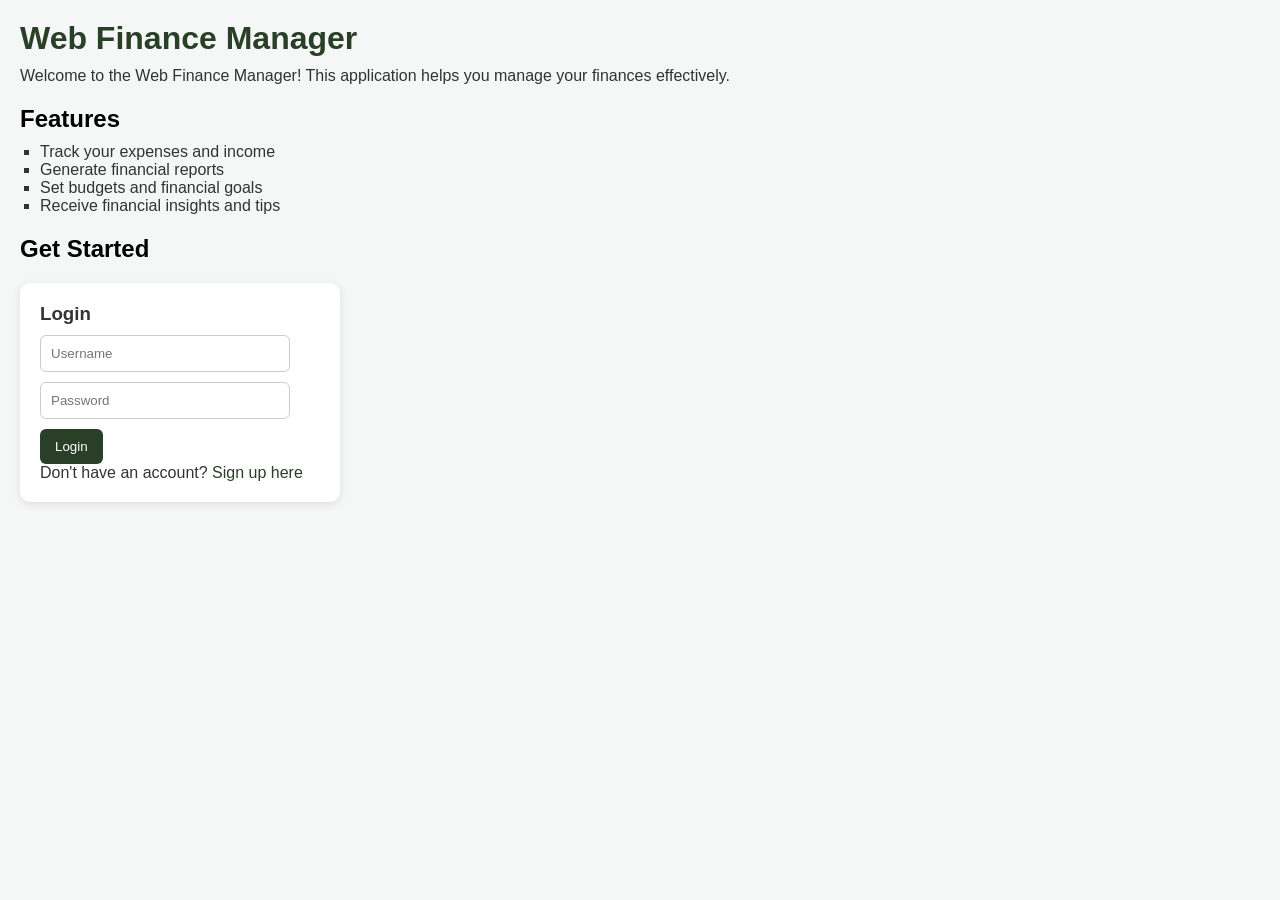
==== Frontend/index.html @ 55b422a0 "Add initial HTML and CSS files for Web Finance Manager" ====
<!DOCTYPE html>
<html lang="en">
<head>
    <link rel="stylesheet" href="styles.css">
    <meta charset="UTF-8">
    <meta name="viewport" content="width=device-width, initial-scale=1.0">
    <title>Web Finance Manager</title>
</head>
<body>
    <h1>Web Finance Manager</h1>
    <p>Welcome to the Web Finance Manager! This application helps you manage your finances effectively.</p>
    <h2>Features</h2>
    <ul>
        <li>Track your expenses and income</li>
        <li>Generate financial reports</li>
        <li>Set budgets and financial goals</li>
        <li>Receive financial insights and tips</li>
    </ul>
    <h2>Get Started</h2>
    <section id="login-section">
  <h3>Login</h3>
  <input type="text" id="username" placeholder="Username">
  <input type="password" id="password" placeholder="Password">
  <button onclick="login()">Login</button>
  <p id="signup-link">Don't have an account? <a href="signup.html" onclick="showSignup()">Sign up here</a></p>

</section>
    
</body>
</html>
---- Frontend/styles.css ----
/* Global reset */
* {
    margin: 0;
    padding: 0;
    box-sizing: border-box;
}

/* Body styling */
body {
    font-family: Arial, sans-serif;
    background-color: #f4f7f5;
    color: #333;
    margin: 20px;
}

/* Headings */
h1 {
    color: #293f28;
    margin-bottom: 10px;
}

h2 {
    color: #000;
    margin-top: 20px;
    margin-bottom: 10px;
}

h3 {
    margin-bottom: 10px;
}

/* Lists */
ul {
    list-style-type: square;
    margin-left: 20px;
    margin-bottom: 20px;
}

/* Sections */
section {
    margin-top: 20px;
}

/* Form elements */
input {
    display: block;
    width: 250px;
    padding: 10px;
    margin: 10px 0;
    border: 1px solid #ccc;
    border-radius: 6px;
}

/* Buttons */
button {
    padding: 10px 15px;
    background-color: #293f28;
    color: white;
    border: none;
    border-radius: 6px;
    cursor: pointer;
}

button:hover {
    background-color: #3d5a3c;
}

/* Links */
a {
    color: #293f28;
    text-decoration: none;
}

a:hover {
    text-decoration: underline;
}

/* Containers (optional improvement) */
#login-section,
#signup-form {
    background: #ffffff;
    padding: 20px;
    border-radius: 10px;
    max-width: 320px;
    box-shadow: 0 2px 8px rgba(0,0,0,0.1);
}
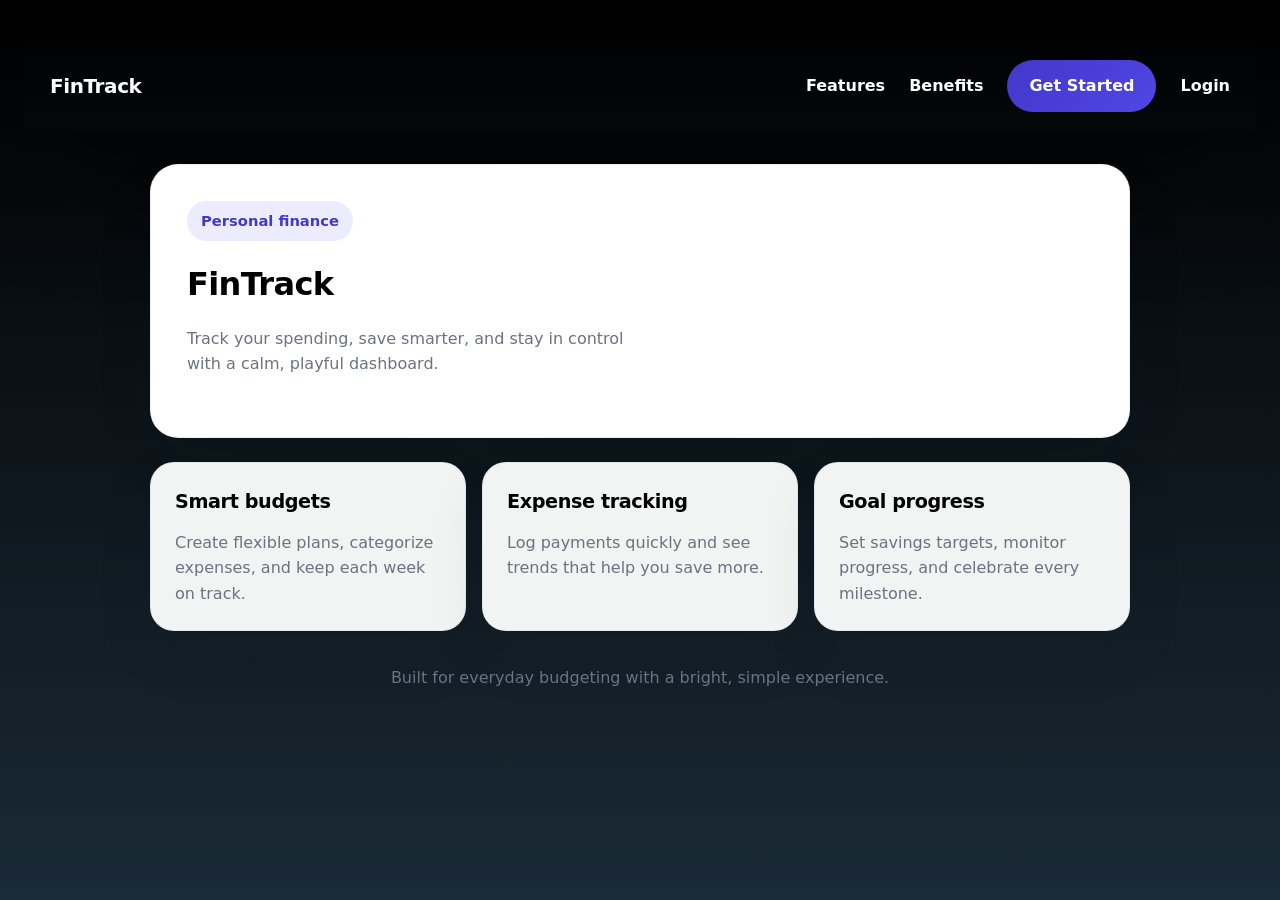
==== commit 5e8d3359: "Revamp frontend structure and design for improved user experience and navigation" ====
--- a/Frontend/index.html
+++ b/Frontend/index.html
@@ -4,27 +4,50 @@
     <link rel="stylesheet" href="styles.css">
     <meta charset="UTF-8">
     <meta name="viewport" content="width=device-width, initial-scale=1.0">
-    <title>Web Finance Manager</title>
+    <title>Finance Manager</title>
 </head>
 <body>
-    <h1>Web Finance Manager</h1>
-    <p>Welcome to the Web Finance Manager! This application helps you manage your finances effectively.</p>
-    <h2>Features</h2>
-    <ul>
-        <li>Track your expenses and income</li>
-        <li>Generate financial reports</li>
-        <li>Set budgets and financial goals</li>
-        <li>Receive financial insights and tips</li>
-    </ul>
-    <h2>Get Started</h2>
-    <section id="login-section">
-  <h3>Login</h3>
-  <input type="text" id="username" placeholder="Username">
-  <input type="password" id="password" placeholder="Password">
-  <button onclick="login()">Login</button>
-  <p id="signup-link">Don't have an account? <a href="signup.html" onclick="showSignup()">Sign up here</a></p>
+    
+    <header class="site-header">
+        <nav class="navbar">
+            <a href="#" class="logo">FinTrack</a>
+            <ul class="nav-links">
+                <li><a href="#features">Features</a></li>
+                <li><a href="#benefits">Benefits</a></li>
+                <li><button type="button"><a href="signup.html">Get Started</a></button></li>
+                <li><a href="login.html">Login</a></li>
+            </ul>
+        </nav>
+    </header>
+    <main>
+        <section class="hero">
+            <div id ="hero-content">
+                <span class="badge">Personal finance</span>
+                <h1>FinTrack</h1>
+                <p>Track your spending, save smarter, and stay in control with a calm, playful dashboard.</p>
+                
+            </div>
+        </section>
+        <section class="feature-grid" id="features">
+            <article class="feature-card">
+                <h2>Smart budgets</h2>
+                <p>Create flexible plans, categorize expenses, and keep each week on track.</p>
+            </article>
+            <article class="feature-card">
+                <h2>Expense tracking</h2>
+                <p>Log payments quickly and see trends that help you save more.</p>
+            </article>
+            <article class="feature-card">
+                <h2>Goal progress</h2>
+                <p>Set savings targets, monitor progress, and celebrate every milestone.</p>
+            </article>
+        </section>
 
-</section>
-    
+        
+    </main>
+    </br>
+    <footer>
+        <p>Built for everyday budgeting with a bright, simple experience.</p>
+    </footer>
 </body>
 </html>
--- a/Frontend/styles.css
+++ b/Frontend/styles.css
@@ -1,86 +1,346 @@
 /* Global reset */
+:root {
+    --bg: #f8fafb;
+    --surface: rgba(255, 255, 255, 0.95);
+    --surface-strong: #ffffff;
+    --text: #1f2937;
+    --muted: #6b7280;
+    --accent: #4338ca;
+    --accent-soft: #c7d2fe;
+    --shadow: 0 24px 60px rgba(15, 23, 42, 0.08);
+    --radius: 28px;
+}
+
 * {
     margin: 0;
     padding: 0;
     box-sizing: border-box;
 }
 
-/* Body styling */
+html,
 body {
-    font-family: Arial, sans-serif;
-    background-color: #f4f7f5;
-    color: #333;
-    margin: 20px;
-}
-
-/* Headings */
+    min-height: 100%;
+}
+
+body {
+    font-family: Inter, system-ui, -apple-system, BlinkMacSystemFont, 'Segoe UI', sans-serif;
+    background: linear-gradient(180deg, #000000, #1a2a36);
+    line-height: 1.6;
+    padding: 24px;
+}
+
+.site-header {
+    background: transparent;
+    border-style: hidden;
+    padding: 20px 24px;
+    margin: 16px auto 32px;
+    border-radius: 5px;
+    box-shadow: 0px 5px 140px rgba(0, 0, 0, 0.8);
+
+}
+
+
+.navbar {
+    
+    display: flex;
+    align-items: center;
+    justify-content: space-between;
+    gap: 16px;
+    max-width: 1180px;
+    margin: 0 auto;
+}
+
+.nav-links {
+    display: flex;
+    align-items: center;
+    gap: 24px;
+    list-style: none;
+}
+
+.nav-links a {
+    color: #fff;
+    text-decoration: none;
+    font-weight: 600;
+    transition: opacity 0.2s ease;
+}
+
+.nav-links a:hover {
+    opacity: 0.8;
+}
+
+.logo {
+    font-size: 1.25rem;
+    color: #fff;
+    text-decoration: none;
+    font-weight: 800;
+    letter-spacing: -0.02em;
+}
+
+.header-cta {
+    display: inline-flex;
+    align-items: center;
+    justify-content: center;
+    padding: 14px 24px;
+    border-radius: 999px;
+    background: #22d3ee;
+    color: #0f172a;
+    font-weight: 700;
+    text-decoration: none;
+    transition: transform 0.2s ease, box-shadow 0.2s ease, opacity 0.2s ease;
+}
+
+.header-cta:hover {
+    opacity: 0.95;
+    transform: translateY(-1px);
+    box-shadow: 0 16px 30px rgba(34, 211, 238, 0.2);
+}
+
+main {
+    display: flex;
+    flex-direction: column;
+    gap: 24px;
+    width: min(100%, 980px);
+    margin: 0 auto;
+}
+
+h1,
+h2,
+h3 {
+    font-weight: 700;
+    letter-spacing: -0.02em;
+}
+
 h1 {
-    color: #293f28;
-    margin-bottom: 10px;
+    font-size: clamp(2rem, 2.5vw, 3rem);
+    margin-bottom: 16px;
 }
 
 h2 {
-    color: #000;
-    margin-top: 20px;
-    margin-bottom: 10px;
+    font-size: 1.2rem;
+    margin-bottom: 12px;
 }
 
 h3 {
-    margin-bottom: 10px;
-}
-
-/* Lists */
-ul {
-    list-style-type: square;
-    margin-left: 20px;
-    margin-bottom: 20px;
-}
-
-/* Sections */
-section {
-    margin-top: 20px;
-}
-
-/* Form elements */
+    font-size: 1.05rem;
+}
+
+p,
+li,
+label {
+    color: var(--muted);
+}
+
+p {
+    margin: 0;
+}
+
+.hero {
+    display: grid;
+    grid-template-columns: 1fr 1fr;
+    gap: 24px;
+    background: var(--surface-strong);
+    border: 1px solid rgba(148, 163, 184, 0.18);
+    border-radius: var(--radius);
+    box-shadow: var(--shadow);
+    padding: 36px;
+    align-items: center;
+}
+
+.hero .badge,
+.badge {
+    display: inline-flex;
+    align-items: center;
+    gap: 8px;
+    background: rgba(99, 102, 241, 0.12);
+    color: var(--accent);
+    border-radius: 999px;
+    padding: 8px 14px;
+    font-size: 0.92rem;
+    font-weight: 700;
+    margin-bottom: 18px;
+}
+
+.hero p {
+    max-width: 560px;
+    margin-bottom: 24px;
+}
+
+.hero-actions {
+    display: flex;
+    flex-wrap: wrap;
+    gap: 14px;
+}
+
+.primary-button {
+    display: inline-flex;
+    align-items: center;
+    justify-content: center;
+    min-height: 52px;
+    padding: 0 24px;
+    border-radius: 999px;
+    background: linear-gradient(135deg, #4338ca, #4f46e5);
+    color: #fff;
+    text-decoration: none;
+    font-weight: 700;
+    box-shadow: 0 18px 30px rgba(79, 70, 229, 0.16);
+}
+
+.secondary-link {
+    display: inline-flex;
+    align-items: center;
+    color: #4338ca;
+    text-decoration: none;
+    font-weight: 600;
+}
+
+.secondary-link:hover,
+.primary-button:hover {
+    opacity: 0.96;
+}
+
+.hero-cards,
+.feature-grid,
+.benefits-grid {
+    display: grid;
+    grid-template-columns: repeat(3, minmax(0, 1fr));
+    gap: 16px;
+}
+
+.metric-card,
+.feature-card,
+.card {
+    background: var(--surface);
+    border: 1px solid rgba(148, 163, 184, 0.15);
+    border-radius: 24px;
+    padding: 24px;
+    box-shadow: var(--shadow);
+}
+
+.metric-card {
+    display: flex;
+    flex-direction: column;
+    gap: 12px;
+}
+
+.metric-card span {
+    font-size: 1.7rem;
+}
+
+.metric-card strong {
+    font-size: 1.7rem;
+    color: var(--text);
+}
+
+.feature-card {
+    transition: transform 0.2s ease, border-color 0.2s ease;
+}
+
+.feature-card:hover {
+    transform: translateY(-2px);
+    border-color: rgba(79, 70, 229, 0.22);
+}
+
+.card-header {
+    margin-bottom: 18px;
+}
+
+.card-header p {
+    max-width: 620px;
+}
+
+.auth-form {
+    display: grid;
+    gap: 16px;
+    margin-top: 8px;
+}
+
+input,
+button {
+    font: inherit;
+}
+
 input {
-    display: block;
-    width: 250px;
-    padding: 10px;
-    margin: 10px 0;
-    border: 1px solid #ccc;
-    border-radius: 6px;
-}
-
-/* Buttons */
+    width: 100%;
+    min-height: 50px;
+    padding: 14px 18px;
+    border: 1px solid rgba(148, 163, 184, 0.35);
+    border-radius: 18px;
+    background: #ffffff;
+    color: var(--text);
+    transition: border-color 0.2s ease, box-shadow 0.2s ease;
+}
+
+input:focus {
+    outline: none;
+    border-color: rgba(79, 70, 229, 0.45);
+    box-shadow: 0 0 0 4px rgba(79, 70, 229, 0.08);
+}
+
 button {
-    padding: 10px 15px;
-    background-color: #293f28;
-    color: white;
+    min-height: 52px;
+    padding: 0 22px;
     border: none;
-    border-radius: 6px;
+    border-radius: 999px;
+    background: linear-gradient(135deg, #4338ca, #4f46e5);
+    color: #fff;
+    font-weight: 700;
     cursor: pointer;
+    transition: transform 0.2s ease, box-shadow 0.2s ease;
 }
 
 button:hover {
-    background-color: #3d5a3c;
-}
-
-/* Links */
+    transform: translateY(-1px);
+    box-shadow: 0 18px 30px rgba(79, 70, 229, 0.18);
+}
+
+button:active {
+    transform: translateY(0);
+}
+
 a {
-    color: #293f28;
-    text-decoration: none;
+    color: #4338ca;
+    text-decoration: none;
+    font-weight: 600;
 }
 
 a:hover {
     text-decoration: underline;
 }
 
-/* Containers (optional improvement) */
-#login-section,
-#signup-form {
-    background: #ffffff;
-    padding: 20px;
-    border-radius: 10px;
-    max-width: 320px;
-    box-shadow: 0 2px 8px rgba(0,0,0,0.1);
-}+.small-note {
+    text-align: center;
+    color: var(--muted);
+    font-size: 0.96rem;
+    margin-top: 12px;
+}
+
+footer {
+    text-align: center;
+    color: var(--muted);
+    margin-top: 8px;
+}
+
+@media (max-width: 900px) {
+    .hero,
+    .hero-cards,
+    .feature-grid,
+    .benefits-grid {
+        grid-template-columns: 1fr;
+    }
+}
+
+@media (max-width: 640px) {
+    body {
+        padding: 16px;
+    }
+
+    .hero,
+    .card,
+    .metric-card,
+    .feature-card {
+        padding: 24px;
+    }
+
+}
+
+
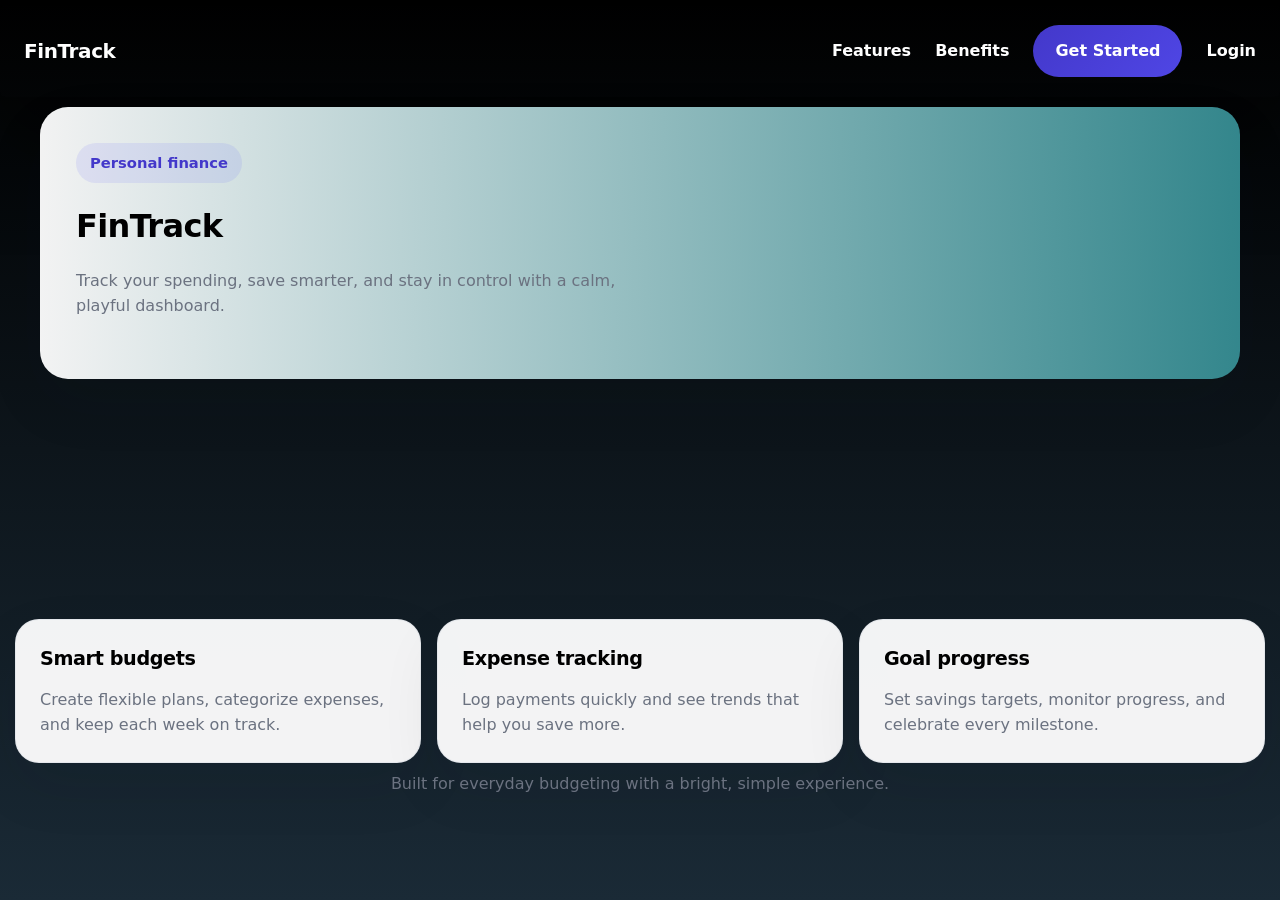
==== commit fa8708e6: "Add charts for expense analysis and balance tracking in user dashboard" ====
--- a/Frontend/index.html
+++ b/Frontend/index.html
@@ -45,7 +45,6 @@
 
         
     </main>
-    </br>
     <footer>
         <p>Built for everyday budgeting with a bright, simple experience.</p>
     </footer>
--- a/Frontend/styles.css
+++ b/Frontend/styles.css
@@ -26,17 +26,16 @@
     font-family: Inter, system-ui, -apple-system, BlinkMacSystemFont, 'Segoe UI', sans-serif;
     background: linear-gradient(180deg, #000000, #1a2a36);
     line-height: 1.6;
-    padding: 24px;
 }
 
 .site-header {
     background: transparent;
     border-style: hidden;
     padding: 20px 24px;
-    margin: 16px auto 32px;
     border-radius: 5px;
     box-shadow: 0px 5px 140px rgba(0, 0, 0, 0.8);
-
+    margin-bottom: 10px;
+    margin-top: 5px;
 }
 
 
@@ -46,8 +45,6 @@
     align-items: center;
     justify-content: space-between;
     gap: 16px;
-    max-width: 1180px;
-    margin: 0 auto;
 }
 
 .nav-links {
@@ -98,9 +95,9 @@
 main {
     display: flex;
     flex-direction: column;
-    gap: 24px;
-    width: min(100%, 980px);
     margin: 0 auto;
+    gap: 100px;
+
 }
 
 h1,
@@ -138,12 +135,13 @@
     display: grid;
     grid-template-columns: 1fr 1fr;
     gap: 24px;
-    background: var(--surface-strong);
-    border: 1px solid rgba(148, 163, 184, 0.18);
+    background: linear-gradient(270deg, rgba(54, 141, 147, 0.95), rgba(255, 255, 255, 0.95)); 
     border-radius: var(--radius);
     box-shadow: var(--shadow);
     padding: 36px;
-    align-items: center;
+    margin-left: 40px;
+    margin-right: 40px;
+    margin-bottom: 140px;
 }
 
 .hero .badge,
@@ -204,6 +202,8 @@
     display: grid;
     grid-template-columns: repeat(3, minmax(0, 1fr));
     gap: 16px;
+    margin-left: 15px;
+    margin-right: 15px;
 }
 
 .metric-card,
@@ -252,6 +252,19 @@
     display: grid;
     gap: 16px;
     margin-top: 8px;
+}
+.signup-hero,
+#login-section{
+    display: grid;
+    grid-template-columns: 1fr 1fr;
+    gap: 24px;
+    background: linear-gradient(270deg, rgba(38, 112, 91, 0.95), rgba(255, 255, 255, 0.95));
+        border-radius: var(--radius);
+        box-shadow: var(--shadow);
+        padding: 36px;
+        margin-left: 40px;
+        margin-right: 40px;
+        margin-bottom: 140px;
 }
 
 input,
@@ -344,3 +357,55 @@
 }
 
 
+
+.stack {
+    display: grid;
+    gap: 12px;
+    margin-top: 14px;
+}
+
+.list-row {
+    display: flex;
+    justify-content: space-between;
+    align-items: center;
+    gap: 12px;
+    padding: 14px 16px;
+    border-radius: 16px;
+    background: #fff;
+    border: 1px solid rgba(148, 163, 184, 0.24);
+}
+
+.list-row h3 {
+    margin: 0;
+}
+
+.transaction-actions {
+    display: grid;
+    gap: 10px;
+    grid-template-columns: repeat(2, minmax(0, 1fr));
+}
+
+.income {
+    color: #15803d;
+}
+
+.expense {
+    color: #b91c1c;
+}
+
+#bdgbtn{
+    display: flex;
+    gap: 20px;
+    align-items: center;
+}
+.charts-grid {
+    display: grid;
+    grid-template-columns: repeat(auto-fit, minmax(320px, 1fr));
+    gap: 1rem;
+    margin-top: 1rem;
+}
+
+canvas {
+    width: 100% !important;
+    max-height: 320px;
+}
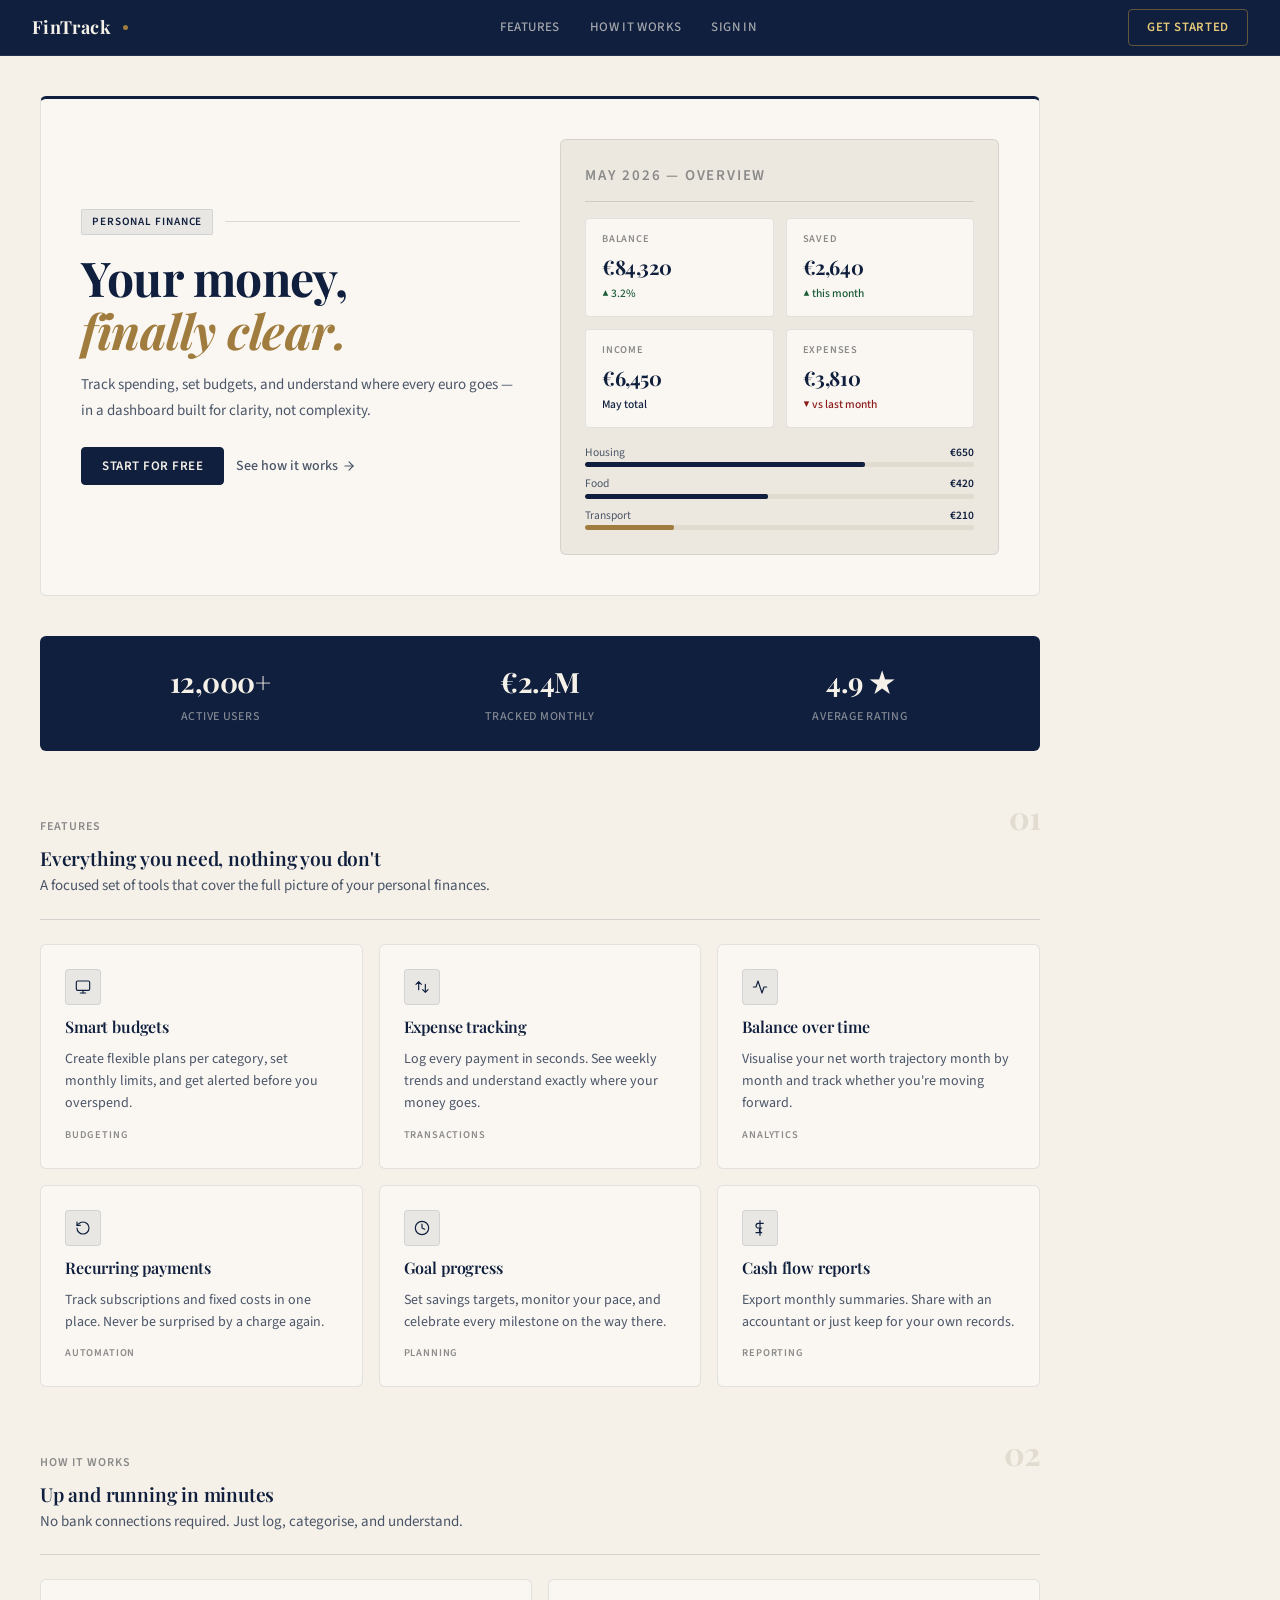
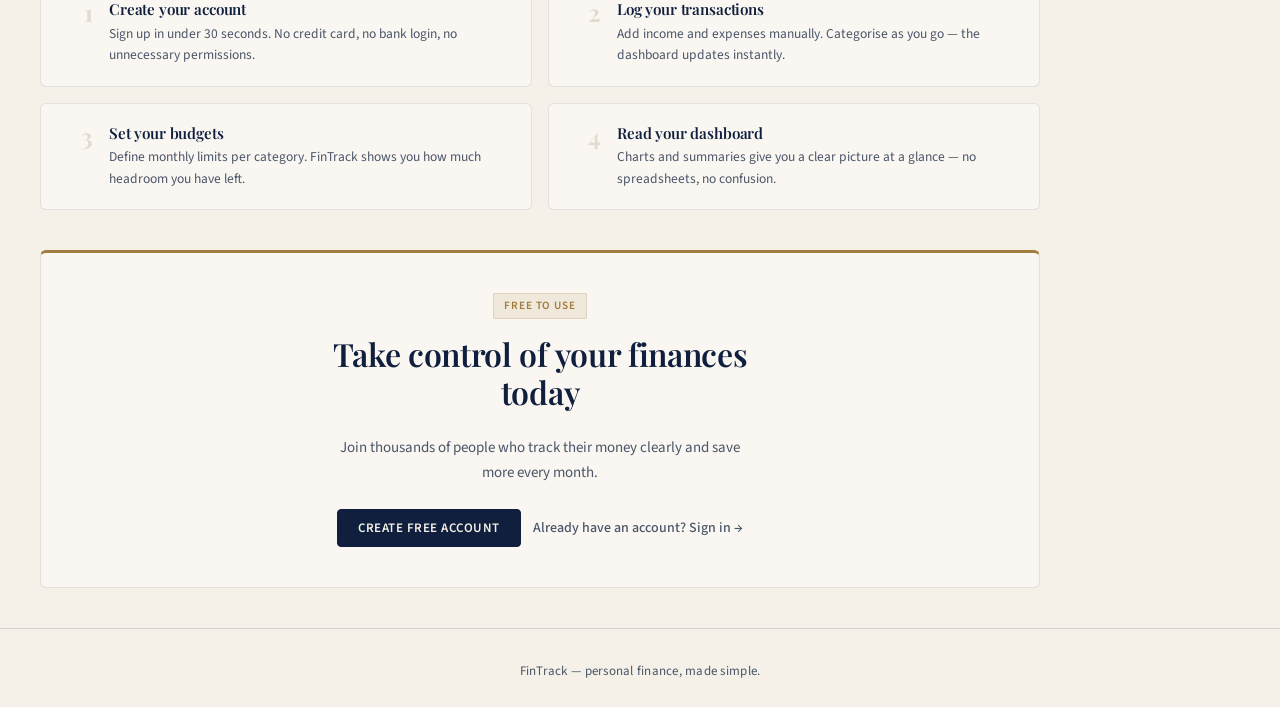
==== commit 4424cc76: "feat: enhance user dashboard with recurring payments feature - Updated user.html to include a new se" ====
--- a/Frontend/index.html
+++ b/Frontend/index.html
@@ -1,52 +1,614 @@
 <!DOCTYPE html>
 <html lang="en">
 <head>
-    <link rel="stylesheet" href="styles.css">
-    <meta charset="UTF-8">
-    <meta name="viewport" content="width=device-width, initial-scale=1.0">
-    <title>Finance Manager</title>
+  <meta charset="UTF-8">
+  <meta name="viewport" content="width=device-width, initial-scale=1.0">
+  <title>FinTrack — Personal Finance Dashboard</title>
+  <meta name="description" content="Track your spending, set budgets, and stay in control of your finances with FinTrack.">
+  <link rel="preconnect" href="https://fonts.googleapis.com">
+  <link rel="preconnect" href="https://fonts.gstatic.com" crossorigin>
+  <link href="https://fonts.googleapis.com/css2?family=Playfair+Display:wght@400;600;700&family=Source+Sans+3:wght@300;400;500;600&display=swap" rel="stylesheet">
+  <link rel="stylesheet" href="styles.css">
+  <style>
+    /* ── Landing-page-specific overrides ── */
+    body { background: var(--clr-bg); }
+
+    /* Skip to content — keyboard nav */
+    .skip-link {
+      position: absolute;
+      top: -100%;
+      left: var(--sp-4);
+      padding: var(--sp-2) var(--sp-4);
+      background: var(--clr-navy);
+      color: #f5f0e8;
+      font-size: 0.875rem;
+      font-weight: 600;
+      border-radius: 0 0 var(--radius-sm) var(--radius-sm);
+      z-index: 999;
+      text-decoration: none;
+      transition: top 0.1s;
+    }
+    .skip-link:focus { top: 0; }
+
+    /* Hero */
+    .hero {
+      display: grid;
+      grid-template-columns: 1fr 1fr;
+      gap: var(--sp-10);
+      align-items: center;
+      background: var(--clr-surface-0);
+      border: 1px solid var(--clr-border);
+      border-top: 3px solid var(--clr-navy);
+      border-radius: var(--radius-md);
+      padding: var(--sp-10);
+      margin-bottom: 0;
+    }
+
+    .hero-eyebrow {
+      display: flex;
+      align-items: center;
+      gap: var(--sp-3);
+      margin-bottom: var(--sp-4);
+    }
+
+    .hero-eyebrow hr {
+      flex: 1;
+      border: none;
+      border-top: 1px solid var(--clr-rule);
+      margin: 0;
+    }
+
+    .hero h1 {
+      font-size: clamp(2rem, 4vw, 3rem);
+      margin-bottom: var(--sp-4);
+      line-height: 1.1;
+    }
+
+    .hero h1 em {
+      font-style: italic;
+      color: var(--clr-gold);
+    }
+
+    .hero > p,
+    .hero-copy > p {
+      font-size: 1rem;
+      max-width: 440px;
+      margin-bottom: var(--sp-6);
+      line-height: 1.7;
+    }
+
+    /* Hero visual — stat preview panel */
+    .hero-panel {
+      background: var(--clr-surface-1);
+      border: 1px solid var(--clr-border);
+      border-radius: var(--radius-md);
+      padding: var(--sp-6);
+      display: flex;
+      flex-direction: column;
+      gap: var(--sp-4);
+    }
+
+    .hero-panel-title {
+      font-size: 0.65rem;
+      font-weight: 600;
+      letter-spacing: 0.12em;
+      text-transform: uppercase;
+      color: var(--clr-text-muted);
+      border-bottom: 1px solid var(--clr-rule);
+      padding-bottom: var(--sp-3);
+    }
+
+    .panel-metrics {
+      display: grid;
+      grid-template-columns: 1fr 1fr;
+      gap: var(--sp-3);
+    }
+
+    .panel-metric {
+      background: var(--clr-surface-0);
+      border: 1px solid var(--clr-border);
+      border-radius: var(--radius-sm);
+      padding: var(--sp-3) var(--sp-4);
+    }
+
+    .panel-metric .lbl {
+      font-size: 0.65rem;
+      font-weight: 600;
+      letter-spacing: 0.08em;
+      text-transform: uppercase;
+      color: var(--clr-text-muted);
+      margin-bottom: var(--sp-1);
+    }
+
+    .panel-metric strong {
+      font-family: var(--font-serif);
+      font-size: 1.25rem;
+      font-weight: 700;
+      color: var(--clr-text-primary);
+      letter-spacing: -0.02em;
+      display: block;
+    }
+
+    .panel-metric .delta {
+      font-size: 0.72rem;
+      font-weight: 500;
+      margin-top: 2px;
+    }
+
+    .panel-bar-section { display: flex; flex-direction: column; gap: var(--sp-2); }
+
+    .panel-bar-label {
+      display: flex;
+      justify-content: space-between;
+      font-size: 0.72rem;
+      color: var(--clr-text-secondary);
+    }
+
+    .panel-bar-label span:last-child { font-weight: 600; color: var(--clr-text-primary); }
+
+    .panel-track {
+      height: 5px;
+      background: var(--clr-surface-2);
+      border-radius: 2px;
+      overflow: hidden;
+    }
+
+    .panel-fill {
+      height: 100%;
+      border-radius: 2px;
+      background: var(--clr-navy);
+    }
+
+    .panel-fill.gold { background: var(--clr-gold); }
+
+    /* Section wrapper */
+    .landing-section {
+      display: flex;
+      flex-direction: column;
+      gap: var(--sp-6);
+    }
+
+    .section-header {
+      border-bottom: 1px solid var(--clr-rule);
+      padding-bottom: var(--sp-5);
+      display: flex;
+      align-items: baseline;
+      justify-content: space-between;
+      gap: var(--sp-4);
+    }
+
+    .section-header h2 { margin-bottom: var(--sp-1); }
+    .section-header p  { font-size: 0.9375rem; max-width: 480px; }
+    .section-num {
+      font-family: var(--font-serif);
+      font-size: 2rem;
+      font-weight: 700;
+      color: var(--clr-surface-2);
+      letter-spacing: -0.03em;
+      flex-shrink: 0;
+    }
+
+    /* Feature cards */
+    .feature-grid {
+      display: grid;
+      grid-template-columns: repeat(3, 1fr);
+      gap: var(--sp-4);
+    }
+
+    .feature-card {
+      background: var(--clr-surface-0);
+      border: 1px solid var(--clr-border);
+      border-radius: var(--radius-md);
+      padding: var(--sp-6);
+      display: flex;
+      flex-direction: column;
+      gap: var(--sp-3);
+      transition: border-color 0.18s, box-shadow 0.18s;
+      position: relative;
+    }
+
+    .feature-card:hover {
+      border-color: var(--clr-border-strong);
+      box-shadow: 0 2px 14px rgba(15,31,61,0.07);
+    }
+
+    .feature-icon {
+      width: 36px;
+      height: 36px;
+      background: var(--clr-navy-dim);
+      border: 1px solid var(--clr-border);
+      border-radius: var(--radius-sm);
+      display: flex;
+      align-items: center;
+      justify-content: center;
+      color: var(--clr-navy);
+      flex-shrink: 0;
+    }
+
+    .feature-card h3 {
+      font-family: var(--font-serif);
+      font-size: 1rem;
+      font-weight: 600;
+      color: var(--clr-text-primary);
+      margin: 0;
+    }
+
+    .feature-card p {
+      font-size: 0.875rem;
+      color: var(--clr-text-secondary);
+      line-height: 1.6;
+      margin: 0;
+    }
+
+    .feature-card .feature-tag {
+      margin-top: auto;
+      font-size: 0.65rem;
+      font-weight: 600;
+      letter-spacing: 0.08em;
+      text-transform: uppercase;
+      color: var(--clr-text-muted);
+    }
+
+    /* Benefits / how it works */
+    .benefits-grid {
+      display: grid;
+      grid-template-columns: 1fr 1fr;
+      gap: var(--sp-4);
+    }
+
+    .benefit-row {
+      display: flex;
+      gap: var(--sp-4);
+      align-items: flex-start;
+      background: var(--clr-surface-0);
+      border: 1px solid var(--clr-border);
+      border-radius: var(--radius-md);
+      padding: var(--sp-5);
+      transition: border-color 0.18s;
+    }
+
+    .benefit-row:hover { border-color: var(--clr-border-strong); }
+
+    .benefit-num {
+      font-family: var(--font-serif);
+      font-size: 1.5rem;
+      font-weight: 700;
+      color: var(--clr-surface-2);
+      line-height: 1;
+      flex-shrink: 0;
+      width: 32px;
+      text-align: right;
+    }
+
+    .benefit-text h3 {
+      font-family: var(--font-serif);
+      font-size: 0.95rem;
+      font-weight: 600;
+      margin-bottom: var(--sp-1);
+    }
+
+    .benefit-text p {
+      font-size: 0.84375rem;
+      color: var(--clr-text-secondary);
+      line-height: 1.6;
+    }
+
+    /* Social proof strip */
+    .proof-strip {
+      background: var(--clr-navy);
+      border-radius: var(--radius-md);
+      padding: var(--sp-6) var(--sp-8);
+      display: grid;
+      grid-template-columns: repeat(3, 1fr);
+      gap: var(--sp-6);
+      text-align: center;
+    }
+
+    .proof-stat strong {
+      font-family: var(--font-serif);
+      font-size: 1.75rem;
+      font-weight: 700;
+      color: #f5f0e8;
+      display: block;
+      letter-spacing: -0.02em;
+    }
+
+    .proof-stat span {
+      font-size: 0.75rem;
+      font-weight: 500;
+      letter-spacing: 0.06em;
+      text-transform: uppercase;
+      color: rgba(245,240,232,0.5);
+    }
+
+    /* CTA section */
+    .cta-section {
+      background: var(--clr-surface-0);
+      border: 1px solid var(--clr-border);
+      border-top: 3px solid var(--clr-gold);
+      border-radius: var(--radius-md);
+      padding: var(--sp-10);
+      text-align: center;
+      display: flex;
+      flex-direction: column;
+      align-items: center;
+      gap: var(--sp-4);
+    }
+
+    .cta-section h2 {
+      font-size: clamp(1.4rem, 3vw, 2rem);
+      max-width: 480px;
+    }
+
+    .cta-section p {
+      max-width: 400px;
+      font-size: 0.9375rem;
+    }
+
+    .cta-actions {
+      display: flex;
+      gap: var(--sp-3);
+      align-items: center;
+      flex-wrap: wrap;
+      justify-content: center;
+      margin-top: var(--sp-2);
+    }
+
+    /* Responsive */
+    @media (max-width: 900px) {
+      .hero            { grid-template-columns: 1fr; }
+      .feature-grid    { grid-template-columns: 1fr; }
+      .benefits-grid   { grid-template-columns: 1fr; }
+      .proof-strip     { grid-template-columns: 1fr; gap: var(--sp-4); }
+      .hero-panel      { display: none; }
+    }
+
+    @media (max-width: 640px) {
+      .hero            { padding: var(--sp-6); }
+      .cta-section     { padding: var(--sp-6); }
+    }
+  </style>
 </head>
 <body>
-    
-    <header class="site-header">
-        <nav class="navbar">
-            <a href="#" class="logo">FinTrack</a>
-            <ul class="nav-links">
-                <li><a href="#features">Features</a></li>
-                <li><a href="#benefits">Benefits</a></li>
-                <li><button type="button"><a href="signup.html">Get Started</a></button></li>
-                <li><a href="login.html">Login</a></li>
-            </ul>
-        </nav>
-    </header>
-    <main>
-        <section class="hero">
-            <div id ="hero-content">
-                <span class="badge">Personal finance</span>
-                <h1>FinTrack</h1>
-                <p>Track your spending, save smarter, and stay in control with a calm, playful dashboard.</p>
-                
-            </div>
-        </section>
-        <section class="feature-grid" id="features">
-            <article class="feature-card">
-                <h2>Smart budgets</h2>
-                <p>Create flexible plans, categorize expenses, and keep each week on track.</p>
-            </article>
-            <article class="feature-card">
-                <h2>Expense tracking</h2>
-                <p>Log payments quickly and see trends that help you save more.</p>
-            </article>
-            <article class="feature-card">
-                <h2>Goal progress</h2>
-                <p>Set savings targets, monitor progress, and celebrate every milestone.</p>
-            </article>
-        </section>
-
-        
-    </main>
-    <footer>
-        <p>Built for everyday budgeting with a bright, simple experience.</p>
-    </footer>
+
+  <a href="#main-content" class="skip-link">Skip to content</a>
+
+  <!-- ═══════════════ NAV ═══════════════ -->
+  <header class="site-header" role="banner">
+    <nav class="navbar" aria-label="Primary navigation">
+      <a href="#" class="logo" aria-label="FinTrack home">FinTrack</a>
+
+      <ul class="nav-links" role="list">
+        <li><a href="#features">Features</a></li>
+        <li><a href="#benefits">How it works</a></li>
+        <li><a href="login.html">Sign in</a></li>
+      </ul>
+
+      <a href="signup.html" class="header-cta">Get started</a>
+    </nav>
+  </header>
+
+  <!-- ═══════════════ MAIN ═══════════════ -->
+  <main id="main-content">
+
+    <!-- ── Hero ── -->
+    <section class="hero" aria-labelledby="hero-heading">
+      <div class="hero-copy">
+        <div class="hero-eyebrow">
+          <span class="badge">Personal finance</span>
+          <hr aria-hidden="true">
+        </div>
+
+        <h1 id="hero-heading">
+          Your money,<br>
+          <em>finally clear.</em>
+        </h1>
+
+        <p>
+          Track spending, set budgets, and understand where every euro goes —
+          in a dashboard built for clarity, not complexity.
+        </p>
+
+        <div class="hero-actions">
+          <a href="signup.html" class="primary-button">Start for free</a>
+          <a href="#features" class="secondary-link">
+            See how it works
+            <svg width="14" height="14" viewBox="0 0 24 24" fill="none" stroke="currentColor" stroke-width="2" stroke-linecap="round" stroke-linejoin="round" aria-hidden="true"><line x1="5" y1="12" x2="19" y2="12"/><polyline points="12 5 19 12 12 19"/></svg>
+          </a>
+        </div>
+      </div>
+
+      <!-- Decorative stats panel -->
+      <div class="hero-panel" aria-hidden="true">
+        <p class="hero-panel-title">May 2026 — overview</p>
+
+        <div class="panel-metrics">
+          <div class="panel-metric">
+            <div class="lbl">Balance</div>
+            <strong>€84,320</strong>
+            <div class="delta delta-up">▲ 3.2%</div>
+          </div>
+          <div class="panel-metric">
+            <div class="lbl">Saved</div>
+            <strong>€2,640</strong>
+            <div class="delta delta-up">▲ this month</div>
+          </div>
+          <div class="panel-metric">
+            <div class="lbl">Income</div>
+            <strong>€6,450</strong>
+            <div class="delta">May total</div>
+          </div>
+          <div class="panel-metric">
+            <div class="lbl">Expenses</div>
+            <strong>€3,810</strong>
+            <div class="delta delta-down">▼ vs last month</div>
+          </div>
+        </div>
+
+        <div class="panel-bar-section">
+          <div>
+            <div class="panel-bar-label"><span>Housing</span><span>€650</span></div>
+            <div class="panel-track"><div class="panel-fill" style="width:72%"></div></div>
+          </div>
+          <div>
+            <div class="panel-bar-label"><span>Food</span><span>€420</span></div>
+            <div class="panel-track"><div class="panel-fill" style="width:47%"></div></div>
+          </div>
+          <div>
+            <div class="panel-bar-label"><span>Transport</span><span>€210</span></div>
+            <div class="panel-track"><div class="panel-fill gold" style="width:23%"></div></div>
+          </div>
+        </div>
+      </div>
+    </section>
+
+    <!-- ── Social proof ── -->
+    <div class="proof-strip" aria-label="Key statistics" role="region">
+      <div class="proof-stat">
+        <strong>12,000+</strong>
+        <span>Active users</span>
+      </div>
+      <div class="proof-stat">
+        <strong>€2.4M</strong>
+        <span>Tracked monthly</span>
+      </div>
+      <div class="proof-stat">
+        <strong>4.9 ★</strong>
+        <span>Average rating</span>
+      </div>
+    </div>
+
+    <!-- ── Features ── -->
+    <section class="landing-section" id="features" aria-labelledby="features-heading">
+      <div class="section-header">
+        <div>
+          <h4>Features</h4>
+          <h2 id="features-heading">Everything you need, nothing you don't</h2>
+          <p>A focused set of tools that cover the full picture of your personal finances.</p>
+        </div>
+        <span class="section-num" aria-hidden="true">01</span>
+      </div>
+
+      <div class="feature-grid">
+        <article class="feature-card">
+          <div class="feature-icon" aria-hidden="true">
+            <svg width="16" height="16" viewBox="0 0 24 24" fill="none" stroke="currentColor" stroke-width="1.75" stroke-linecap="round" stroke-linejoin="round"><rect x="2" y="3" width="20" height="14" rx="2"/><line x1="8" y1="21" x2="16" y2="21"/><line x1="12" y1="17" x2="12" y2="21"/></svg>
+          </div>
+          <h3>Smart budgets</h3>
+          <p>Create flexible plans per category, set monthly limits, and get alerted before you overspend.</p>
+          <span class="feature-tag">Budgeting</span>
+        </article>
+
+        <article class="feature-card">
+          <div class="feature-icon" aria-hidden="true">
+            <svg width="16" height="16" viewBox="0 0 24 24" fill="none" stroke="currentColor" stroke-width="1.75" stroke-linecap="round" stroke-linejoin="round"><path d="M7 16V4m0 0L3 8m4-4 4 4"/><path d="M17 8v12m0 0 4-4m-4 4-4-4"/></svg>
+          </div>
+          <h3>Expense tracking</h3>
+          <p>Log every payment in seconds. See weekly trends and understand exactly where your money goes.</p>
+          <span class="feature-tag">Transactions</span>
+        </article>
+
+        <article class="feature-card">
+          <div class="feature-icon" aria-hidden="true">
+            <svg width="16" height="16" viewBox="0 0 24 24" fill="none" stroke="currentColor" stroke-width="1.75" stroke-linecap="round" stroke-linejoin="round"><polyline points="22 12 18 12 15 21 9 3 6 12 2 12"/></svg>
+          </div>
+          <h3>Balance over time</h3>
+          <p>Visualise your net worth trajectory month by month and track whether you're moving forward.</p>
+          <span class="feature-tag">Analytics</span>
+        </article>
+
+        <article class="feature-card">
+          <div class="feature-icon" aria-hidden="true">
+            <svg width="16" height="16" viewBox="0 0 24 24" fill="none" stroke="currentColor" stroke-width="1.75" stroke-linecap="round" stroke-linejoin="round"><path d="M3 12a9 9 0 1 0 9-9 9.75 9.75 0 0 0-6.74 2.74L3 8"/><path d="M3 3v5h5"/></svg>
+          </div>
+          <h3>Recurring payments</h3>
+          <p>Track subscriptions and fixed costs in one place. Never be surprised by a charge again.</p>
+          <span class="feature-tag">Automation</span>
+        </article>
+
+        <article class="feature-card">
+          <div class="feature-icon" aria-hidden="true">
+            <svg width="16" height="16" viewBox="0 0 24 24" fill="none" stroke="currentColor" stroke-width="1.75" stroke-linecap="round" stroke-linejoin="round"><circle cx="12" cy="12" r="10"/><polyline points="12 6 12 12 16 14"/></svg>
+          </div>
+          <h3>Goal progress</h3>
+          <p>Set savings targets, monitor your pace, and celebrate every milestone on the way there.</p>
+          <span class="feature-tag">Planning</span>
+        </article>
+
+        <article class="feature-card">
+          <div class="feature-icon" aria-hidden="true">
+            <svg width="16" height="16" viewBox="0 0 24 24" fill="none" stroke="currentColor" stroke-width="1.75" stroke-linecap="round" stroke-linejoin="round"><line x1="12" y1="1" x2="12" y2="23"/><path d="M17 5H9.5a3.5 3.5 0 1 0 0 7h5a3.5 3.5 0 1 0 0 7H6"/></svg>
+          </div>
+          <h3>Cash flow reports</h3>
+          <p>Export monthly summaries. Share with an accountant or just keep for your own records.</p>
+          <span class="feature-tag">Reporting</span>
+        </article>
+      </div>
+    </section>
+
+    <!-- ── How it works ── -->
+    <section class="landing-section" id="benefits" aria-labelledby="benefits-heading">
+      <div class="section-header">
+        <div>
+          <h4>How it works</h4>
+          <h2 id="benefits-heading">Up and running in minutes</h2>
+          <p>No bank connections required. Just log, categorise, and understand.</p>
+        </div>
+        <span class="section-num" aria-hidden="true">02</span>
+      </div>
+
+      <div class="benefits-grid">
+        <div class="benefit-row">
+          <span class="benefit-num" aria-hidden="true">1</span>
+          <div class="benefit-text">
+            <h3>Create your account</h3>
+            <p>Sign up in under 30 seconds. No credit card, no bank login, no unnecessary permissions.</p>
+          </div>
+        </div>
+
+        <div class="benefit-row">
+          <span class="benefit-num" aria-hidden="true">2</span>
+          <div class="benefit-text">
+            <h3>Log your transactions</h3>
+            <p>Add income and expenses manually. Categorise as you go — the dashboard updates instantly.</p>
+          </div>
+        </div>
+
+        <div class="benefit-row">
+          <span class="benefit-num" aria-hidden="true">3</span>
+          <div class="benefit-text">
+            <h3>Set your budgets</h3>
+            <p>Define monthly limits per category. FinTrack shows you how much headroom you have left.</p>
+          </div>
+        </div>
+
+        <div class="benefit-row">
+          <span class="benefit-num" aria-hidden="true">4</span>
+          <div class="benefit-text">
+            <h3>Read your dashboard</h3>
+            <p>Charts and summaries give you a clear picture at a glance — no spreadsheets, no confusion.</p>
+          </div>
+        </div>
+      </div>
+    </section>
+
+    <!-- ── CTA ── -->
+    <section class="cta-section" aria-labelledby="cta-heading">
+      <span class="badge badge-gold">Free to use</span>
+      <h2 id="cta-heading">Take control of your finances today</h2>
+      <p>Join thousands of people who track their money clearly and save more every month.</p>
+      <div class="cta-actions">
+        <a href="signup.html" class="primary-button">Create free account</a>
+        <a href="login.html" class="secondary-link">Already have an account? Sign in →</a>
+      </div>
+    </section>
+
+  </main>
+
+  <!-- ═══════════════ FOOTER ═══════════════ -->
+  <footer role="contentinfo">
+    <p>FinTrack &mdash; personal finance, made simple.</p>
+  </footer>
+
 </body>
 </html>
--- a/Frontend/styles.css
+++ b/Frontend/styles.css
@@ -1,411 +1,968 @@
-/* Global reset */
+/* ============================================================
+   Design Tokens — Editorial Finance Dashboard
+   Palette: Cream / Linen / Deep Navy | Serif headings
+   ============================================================ */
+@import url('https://fonts.googleapis.com/css2?family=Playfair+Display:wght@400;500;600;700&family=Source+Sans+3:wght@300;400;500;600&family=Source+Code+Pro:wght@400;500&display=swap');
+
 :root {
-    --bg: #f8fafb;
-    --surface: rgba(255, 255, 255, 0.95);
-    --surface-strong: #ffffff;
-    --text: #1f2937;
-    --muted: #6b7280;
-    --accent: #4338ca;
-    --accent-soft: #c7d2fe;
-    --shadow: 0 24px 60px rgba(15, 23, 42, 0.08);
-    --radius: 28px;
-}
-
-* {
-    margin: 0;
-    padding: 0;
-    box-sizing: border-box;
-}
-
-html,
+    /* --- Palette --- */
+    --clr-bg:            #f5f0e8;      /* linen */
+    --clr-surface-0:     #faf7f2;      /* warm white */
+    --clr-surface-1:     #ede8df;      /* cream card */
+    --clr-surface-2:     #e2dbd0;      /* hover / divider */
+
+    --clr-navy:          #0f1f3d;      /* primary text & accents */
+    --clr-navy-mid:      #1e3460;      /* hover state */
+    --clr-navy-dim:      rgba(15,31,61,0.07);
+
+    --clr-gold:          #a07c3e;      /* secondary accent */
+    --clr-gold-dim:      rgba(160,124,62,0.12);
+
+    --clr-border:        rgba(15,31,61,0.10);
+    --clr-border-strong: rgba(15,31,61,0.22);
+    --clr-rule:          rgba(15,31,61,0.14); /* horizontal rules */
+
+    /* Text */
+    --clr-text-primary:   #0f1f3d;
+    --clr-text-secondary: #4a5568;
+    --clr-text-muted:     #8a8a8a;
+
+    /* Semantic */
+    --clr-income:  #1a5c38;
+    --clr-expense: #8b1a1a;
+    --clr-success: #1a5c38;
+    --clr-danger:  #8b1a1a;
+    --clr-warning: #a07c3e;
+
+    /* Spacing — 4-point grid */
+    --sp-1:  4px;
+    --sp-2:  8px;
+    --sp-3:  12px;
+    --sp-4:  16px;
+    --sp-5:  20px;
+    --sp-6:  24px;
+    --sp-8:  32px;
+    --sp-10: 40px;
+    --sp-12: 48px;
+    --sp-16: 64px;
+
+    /* Radius — restrained, never pill on data elements */
+    --radius-xs: 2px;
+    --radius-sm: 4px;
+    --radius-md: 6px;
+    --radius-lg: 10px;
+    --radius-pill: 9999px;
+
+    /* Typography */
+    --font-serif: 'Playfair Display', Georgia, 'Times New Roman', serif;
+    --font-sans:  'Source Sans 3', 'Helvetica Neue', Arial, sans-serif;
+    --font-mono:  'Source Code Pro', ui-monospace, monospace;
+
+    /* Motion */
+    --ease-out: cubic-bezier(0.22, 0.61, 0.36, 1);
+    --dur-fast: 100ms;
+    --dur-base: 180ms;
+
+    /* Layout */
+    --content-width: 1280px;
+    --nav-height: 56px;
+    --sidebar-width: 220px;
+}
+
+/* ============================================================
+   Reset
+   ============================================================ */
+*, *::before, *::after { box-sizing: border-box; margin: 0; padding: 0; }
+
+html { scroll-behavior: smooth; -webkit-text-size-adjust: 100%; }
+
 body {
-    min-height: 100%;
-}
-
-body {
-    font-family: Inter, system-ui, -apple-system, BlinkMacSystemFont, 'Segoe UI', sans-serif;
-    background: linear-gradient(180deg, #000000, #1a2a36);
+    font-family: var(--font-sans);
+    font-size: 14px;
+    font-weight: 400;
     line-height: 1.6;
-}
-
+    background: var(--clr-bg);
+    color: var(--clr-text-primary);
+    -webkit-font-smoothing: antialiased;
+    min-height: 100dvh;
+}
+
+/* ============================================================
+   Navigation — thin, authoritative top bar
+   ============================================================ */
 .site-header {
-    background: transparent;
-    border-style: hidden;
-    padding: 20px 24px;
-    border-radius: 5px;
-    box-shadow: 0px 5px 140px rgba(0, 0, 0, 0.8);
-    margin-bottom: 10px;
-    margin-top: 5px;
-}
-
+    position: sticky;
+    top: 0;
+    z-index: 200;
+    height: var(--nav-height);
+    background: var(--clr-navy);
+    border-bottom: 1px solid rgba(255,255,255,0.08);
+}
 
 .navbar {
-    
     display: flex;
     align-items: center;
     justify-content: space-between;
-    gap: 16px;
+    height: 100%;
+    max-width: var(--content-width);
+    margin: 0 auto;
+    padding: 0 var(--sp-8);
+    gap: var(--sp-6);
+}
+
+.logo {
+    font-family: var(--font-serif);
+    font-size: 1.125rem;
+    font-weight: 700;
+    letter-spacing: 0.02em;
+    color: #f5f0e8;
+    text-decoration: none;
+    white-space: nowrap;
+    display: flex;
+    align-items: center;
+    gap: var(--sp-2);
+}
+
+.logo::after {
+    content: '';
+    display: inline-block;
+    width: 5px;
+    height: 5px;
+    border-radius: 50%;
+    background: var(--clr-gold);
+    margin-left: var(--sp-1);
+    flex-shrink: 0;
 }
 
 .nav-links {
     display: flex;
     align-items: center;
-    gap: 24px;
+    gap: 2px;
     list-style: none;
 }
 
 .nav-links a {
-    color: #fff;
+    display: block;
+    padding: 6px 14px;
+    border-radius: var(--radius-sm);
+    color: rgba(245,240,232,0.65);
+    font-size: 0.8125rem;
+    font-weight: 500;
+    letter-spacing: 0.03em;
+    text-transform: uppercase;
     text-decoration: none;
-    font-weight: 600;
-    transition: opacity 0.2s ease;
-}
-
-.nav-links a:hover {
-    opacity: 0.8;
-}
-
-.logo {
-    font-size: 1.25rem;
-    color: #fff;
-    text-decoration: none;
-    font-weight: 800;
-    letter-spacing: -0.02em;
+    transition: color var(--dur-fast), background var(--dur-fast);
+}
+
+.nav-links a:hover,
+.nav-links a[aria-current="page"] {
+    color: #f5f0e8;
+    background: rgba(255,255,255,0.08);
+}
+
+.nav-links a[aria-current="page"] {
+    background: rgba(160,124,62,0.2);
+    color: #e8c97a;
 }
 
 .header-cta {
     display: inline-flex;
     align-items: center;
-    justify-content: center;
-    padding: 14px 24px;
-    border-radius: 999px;
-    background: #22d3ee;
-    color: #0f172a;
+    gap: var(--sp-2);
+    padding: 7px 18px;
+    border: 1px solid rgba(160,124,62,0.6);
+    border-radius: var(--radius-sm);
+    background: transparent;
+    color: #e8c97a;
+    font-family: var(--font-sans);
+    font-size: 0.8rem;
+    font-weight: 600;
+    letter-spacing: 0.05em;
+    text-transform: uppercase;
+    text-decoration: none;
+    transition: background var(--dur-fast), border-color var(--dur-fast), color var(--dur-fast);
+    white-space: nowrap;
+}
+
+.header-cta:hover {
+    background: rgba(160,124,62,0.15);
+    border-color: rgba(160,124,62,0.9);
+    color: #f0d98a;
+    text-decoration: none;
+}
+
+/* ============================================================
+   Page Shell — sidebar + content
+   ============================================================ */
+main {
+    display: grid;
+    grid-template-columns: var(--sidebar-width) 1fr;
+    min-height: calc(100dvh - var(--nav-height));
+    gap: 0;
+}
+
+/* Sidebar */
+.sidebar {
+    border-right: 1px solid var(--clr-border);
+    background: var(--clr-surface-0);
+    padding: var(--sp-8) 0;
+    display: flex;
+    flex-direction: column;
+    gap: var(--sp-1);
+}
+
+.sidebar-section-label {
+    padding: var(--sp-4) var(--sp-6) var(--sp-2);
+    font-size: 0.65rem;
+    font-weight: 600;
+    letter-spacing: 0.12em;
+    text-transform: uppercase;
+    color: var(--clr-text-muted);
+}
+
+.sidebar a {
+    display: flex;
+    align-items: center;
+    gap: var(--sp-3);
+    padding: 9px var(--sp-6);
+    color: var(--clr-text-secondary);
+    font-size: 0.875rem;
+    font-weight: 400;
+    text-decoration: none;
+    border-left: 2px solid transparent;
+    transition: color var(--dur-fast), background var(--dur-fast), border-color var(--dur-fast);
+}
+
+.sidebar a:hover {
+    color: var(--clr-text-primary);
+    background: var(--clr-navy-dim);
+    text-decoration: none;
+}
+
+.sidebar a[aria-current="page"] {
+    color: var(--clr-navy);
+    border-left-color: var(--clr-navy);
+    background: var(--clr-navy-dim);
+    font-weight: 500;
+}
+
+/* Content area */
+.content {
+    padding: var(--sp-10) var(--sp-10) var(--sp-16);
+    display: flex;
+    flex-direction: column;
+    gap: var(--sp-10);
+    min-width: 0;
+}
+
+/* Legacy <main> without sidebar — standalone pages */
+main:not(:has(.sidebar)) {
+    grid-template-columns: 1fr;
+    padding: var(--sp-10);
+    gap: var(--sp-10);
+    display: flex;
+    flex-direction: column;
+    max-width: 1080px;
+}
+
+/* ============================================================
+   Typography
+   ============================================================ */
+h1, h2, h3, h4 {
+    font-family: var(--font-serif);
+    letter-spacing: -0.01em;
+    line-height: 1.2;
+    color: var(--clr-text-primary);
+}
+
+h1 {
+    font-size: clamp(1.6rem, 2.8vw, 2.25rem);
     font-weight: 700;
-    text-decoration: none;
-    transition: transform 0.2s ease, box-shadow 0.2s ease, opacity 0.2s ease;
-}
-
-.header-cta:hover {
-    opacity: 0.95;
-    transform: translateY(-1px);
-    box-shadow: 0 16px 30px rgba(34, 211, 238, 0.2);
-}
-
-main {
-    display: flex;
-    flex-direction: column;
-    margin: 0 auto;
-    gap: 100px;
-
-}
-
-h1,
-h2,
-h3 {
-    font-weight: 700;
-    letter-spacing: -0.02em;
-}
-
-h1 {
-    font-size: clamp(2rem, 2.5vw, 3rem);
-    margin-bottom: 16px;
+    margin-bottom: var(--sp-3);
 }
 
 h2 {
     font-size: 1.2rem;
-    margin-bottom: 12px;
+    font-weight: 600;
+    margin-bottom: var(--sp-2);
 }
 
 h3 {
-    font-size: 1.05rem;
-}
-
-p,
-li,
-label {
-    color: var(--muted);
-}
-
-p {
-    margin: 0;
-}
-
+    font-size: 1rem;
+    font-weight: 600;
+    margin-bottom: var(--sp-1);
+}
+
+h4 {
+    font-family: var(--font-sans);
+    font-size: 0.75rem;
+    font-weight: 600;
+    letter-spacing: 0.08em;
+    text-transform: uppercase;
+    color: var(--clr-text-muted);
+    margin-bottom: var(--sp-3);
+}
+
+p, li, label {
+    color: var(--clr-text-secondary);
+    line-height: 1.65;
+}
+
+p { margin: 0; }
+
+/* Horizontal rule */
+hr {
+    border: none;
+    border-top: 1px solid var(--clr-rule);
+    margin: var(--sp-6) 0;
+}
+
+a {
+    color: var(--clr-navy);
+    font-weight: 500;
+    text-decoration: underline;
+    text-underline-offset: 2px;
+    text-decoration-thickness: 1px;
+    transition: color var(--dur-fast);
+}
+
+a:hover { color: var(--clr-navy-mid); }
+
+/* ============================================================
+   Page header block
+   ============================================================ */
+.page-header {
+    border-bottom: 1px solid var(--clr-rule);
+    padding-bottom: var(--sp-6);
+}
+
+.page-header .badge + h1 { margin-top: var(--sp-3); }
+
+.page-header p {
+    max-width: 560px;
+    margin-top: var(--sp-2);
+    font-size: 0.9375rem;
+}
+
+/* ============================================================
+   Badge
+   ============================================================ */
+.badge {
+    display: inline-flex;
+    align-items: center;
+    gap: var(--sp-2);
+    padding: 3px 10px;
+    border-radius: var(--radius-xs);
+    font-family: var(--font-sans);
+    font-size: 0.7rem;
+    font-weight: 600;
+    letter-spacing: 0.08em;
+    text-transform: uppercase;
+    background: var(--clr-navy-dim);
+    color: var(--clr-navy);
+    border: 1px solid var(--clr-border);
+    width: fit-content;
+}
+
+.badge-gold {
+    background: var(--clr-gold-dim);
+    color: var(--clr-gold);
+    border-color: rgba(160,124,62,0.2);
+}
+
+/* ============================================================
+   Buttons
+   ============================================================ */
+button,
+.primary-button,
+.btn {
+    display: inline-flex;
+    align-items: center;
+    justify-content: center;
+    gap: var(--sp-2);
+    min-height: 38px;
+    padding: 0 var(--sp-5);
+    border-radius: var(--radius-sm);
+    background: var(--clr-navy);
+    color: #f5f0e8;
+    font-family: var(--font-sans);
+    font-size: 0.8125rem;
+    font-weight: 600;
+    letter-spacing: 0.04em;
+    text-transform: uppercase;
+    text-decoration: none;
+    border: 1px solid var(--clr-navy);
+    cursor: pointer;
+    -webkit-user-select: none;
+    user-select: none;
+    transition:
+        background var(--dur-fast) var(--ease-out),
+        border-color var(--dur-fast) var(--ease-out),
+        transform var(--dur-fast) var(--ease-out);
+    white-space: nowrap;
+}
+
+button:hover,
+.primary-button:hover,
+.btn:hover {
+    background: var(--clr-navy-mid);
+    border-color: var(--clr-navy-mid);
+}
+
+button:active,
+.primary-button:active,
+.btn:active {
+    transform: scale(0.98);
+}
+
+button:focus-visible,
+.primary-button:focus-visible,
+.btn:focus-visible {
+    outline: 2px solid var(--clr-navy);
+    outline-offset: 3px;
+}
+
+/* Ghost / secondary */
+.btn-ghost {
+    background: transparent;
+    color: var(--clr-text-primary);
+    border-color: var(--clr-border-strong);
+}
+
+.btn-ghost:hover {
+    background: var(--clr-navy-dim);
+    border-color: var(--clr-border-strong);
+}
+
+/* Danger */
+.btn-danger {
+    background: var(--clr-expense);
+    border-color: var(--clr-expense);
+}
+
+.secondary-link {
+    display: inline-flex;
+    align-items: center;
+    gap: var(--sp-1);
+    color: var(--clr-text-secondary);
+    font-size: 0.875rem;
+    font-weight: 500;
+    text-decoration: none;
+    transition: color var(--dur-fast);
+}
+
+.secondary-link:hover { color: var(--clr-text-primary); }
+
+.hero-actions {
+    display: flex;
+    flex-wrap: wrap;
+    gap: var(--sp-3);
+    align-items: center;
+    margin-top: var(--sp-5);
+}
+
+/* ============================================================
+   Cards
+   ============================================================ */
+.card,
+.metric-card,
+.feature-card {
+    background: var(--clr-surface-0);
+    border: 1px solid var(--clr-border);
+    border-radius: var(--radius-md);
+    padding: var(--sp-6);
+}
+
+.card-header {
+    border-bottom: 1px solid var(--clr-rule);
+    padding-bottom: var(--sp-4);
+    margin-bottom: var(--sp-5);
+    display: flex;
+    align-items: baseline;
+    justify-content: space-between;
+    gap: var(--sp-4);
+}
+
+.card-header h2 { margin-bottom: 0; }
+
+.feature-card {
+    transition:
+        border-color var(--dur-base) var(--ease-out),
+        box-shadow var(--dur-base) var(--ease-out);
+}
+
+.feature-card:hover {
+    border-color: var(--clr-border-strong);
+    box-shadow: 0 2px 12px rgba(15,31,61,0.07);
+}
+
+/* Metric card */
+.metric-card {
+    display: flex;
+    flex-direction: column;
+    gap: var(--sp-2);
+}
+
+.metric-card .label {
+    font-family: var(--font-sans);
+    font-size: 0.7rem;
+    font-weight: 600;
+    letter-spacing: 0.1em;
+    text-transform: uppercase;
+    color: var(--clr-text-muted);
+}
+
+.metric-card strong {
+    font-family: var(--font-serif);
+    font-size: 1.9rem;
+    font-weight: 700;
+    line-height: 1;
+    color: var(--clr-text-primary);
+    letter-spacing: -0.02em;
+}
+
+.metric-card .delta {
+    font-size: 0.8125rem;
+    font-weight: 500;
+    margin-top: var(--sp-1);
+}
+
+.delta-up   { color: var(--clr-income); }
+.delta-down { color: var(--clr-expense); }
+
+/* ============================================================
+   Hero section
+   ============================================================ */
 .hero {
     display: grid;
     grid-template-columns: 1fr 1fr;
-    gap: 24px;
-    background: linear-gradient(270deg, rgba(54, 141, 147, 0.95), rgba(255, 255, 255, 0.95)); 
-    border-radius: var(--radius);
-    box-shadow: var(--shadow);
-    padding: 36px;
-    margin-left: 40px;
-    margin-right: 40px;
-    margin-bottom: 140px;
-}
-
-.hero .badge,
-.badge {
-    display: inline-flex;
-    align-items: center;
-    gap: 8px;
-    background: rgba(99, 102, 241, 0.12);
-    color: var(--accent);
-    border-radius: 999px;
-    padding: 8px 14px;
-    font-size: 0.92rem;
-    font-weight: 700;
-    margin-bottom: 18px;
-}
-
-.hero p {
-    max-width: 560px;
-    margin-bottom: 24px;
-}
-
-.hero-actions {
-    display: flex;
-    flex-wrap: wrap;
-    gap: 14px;
-}
-
-.primary-button {
-    display: inline-flex;
-    align-items: center;
-    justify-content: center;
-    min-height: 52px;
-    padding: 0 24px;
-    border-radius: 999px;
-    background: linear-gradient(135deg, #4338ca, #4f46e5);
-    color: #fff;
-    text-decoration: none;
-    font-weight: 700;
-    box-shadow: 0 18px 30px rgba(79, 70, 229, 0.16);
-}
-
-.secondary-link {
-    display: inline-flex;
-    align-items: center;
-    color: #4338ca;
-    text-decoration: none;
-    font-weight: 600;
-}
-
-.secondary-link:hover,
-.primary-button:hover {
-    opacity: 0.96;
-}
-
+    gap: var(--sp-10);
+    background: var(--clr-surface-0);
+    border: 1px solid var(--clr-border);
+    border-top: 3px solid var(--clr-navy);
+    border-radius: var(--radius-md);
+    padding: var(--sp-10);
+}
+
+.hero h1 { margin-bottom: var(--sp-3); }
+
+.hero > div > p {
+    max-width: 460px;
+    font-size: 0.9375rem;
+}
+
+/* Auth sections */
+.signup-hero,
+#login-section {
+    display: grid;
+    grid-template-columns: 1fr 1fr;
+    gap: var(--sp-10);
+    background: var(--clr-surface-0);
+    border: 1px solid var(--clr-border);
+    border-top: 3px solid var(--clr-navy);
+    border-radius: var(--radius-md);
+    padding: var(--sp-10);
+}
+
+/* ============================================================
+   Grid layouts
+   ============================================================ */
 .hero-cards,
 .feature-grid,
 .benefits-grid {
     display: grid;
-    grid-template-columns: repeat(3, minmax(0, 1fr));
-    gap: 16px;
-    margin-left: 15px;
-    margin-right: 15px;
-}
-
-.metric-card,
-.feature-card,
-.card {
-    background: var(--surface);
-    border: 1px solid rgba(148, 163, 184, 0.15);
-    border-radius: 24px;
-    padding: 24px;
-    box-shadow: var(--shadow);
-}
-
-.metric-card {
-    display: flex;
-    flex-direction: column;
-    gap: 12px;
-}
-
-.metric-card span {
-    font-size: 1.7rem;
-}
-
-.metric-card strong {
-    font-size: 1.7rem;
-    color: var(--text);
-}
-
-.feature-card {
-    transition: transform 0.2s ease, border-color 0.2s ease;
-}
-
-.feature-card:hover {
-    transform: translateY(-2px);
-    border-color: rgba(79, 70, 229, 0.22);
-}
-
-.card-header {
-    margin-bottom: 18px;
-}
-
-.card-header p {
-    max-width: 620px;
-}
-
+    gap: var(--sp-4);
+}
+
+.charts-grid {
+    display: grid;
+    grid-template-columns: repeat(auto-fit, minmax(300px, 1fr));
+    gap: var(--sp-5);
+    margin-top: var(--sp-4);
+}
+
+canvas {
+    width: 100% !important;
+    max-height: 260px;
+}
+
+/* ============================================================
+   Form elements
+   ============================================================ */
 .auth-form {
     display: grid;
-    gap: 16px;
-    margin-top: 8px;
-}
-.signup-hero,
-#login-section{
+    gap: var(--sp-5);
+    margin-top: var(--sp-3);
+}
+
+label {
+    display: block;
+    font-size: 0.75rem;
+    font-weight: 600;
+    letter-spacing: 0.06em;
+    text-transform: uppercase;
+    color: var(--clr-text-secondary);
+    margin-bottom: var(--sp-2);
+}
+
+input,
+select,
+textarea {
+    width: 100%;
+    min-height: 42px;
+    padding: 10px var(--sp-4);
+    border: 1px solid var(--clr-border-strong);
+    border-radius: var(--radius-sm);
+    background: var(--clr-surface-0);
+    color: var(--clr-text-primary);
+    font-family: var(--font-sans);
+    font-size: 0.9375rem;
+    transition:
+        border-color var(--dur-fast) var(--ease-out),
+        box-shadow var(--dur-fast) var(--ease-out);
+}
+
+input::placeholder,
+textarea::placeholder { color: var(--clr-text-muted); }
+
+input:hover,
+select:hover { border-color: var(--clr-navy); }
+
+input:focus,
+select:focus,
+textarea:focus {
+    outline: none;
+    border-color: var(--clr-navy);
+    box-shadow: 0 0 0 3px var(--clr-navy-dim);
+}
+
+/* ============================================================
+   Table
+   ============================================================ */
+.table-wrapper {
+    overflow-x: auto;
+    border: 1px solid var(--clr-border);
+    border-radius: var(--radius-md);
+}
+
+table {
+    width: 100%;
+    border-collapse: collapse;
+    font-size: 0.875rem;
+    background: var(--clr-surface-0);
+}
+
+thead th {
+    font-family: var(--font-sans);
+    font-size: 0.7rem;
+    font-weight: 600;
+    letter-spacing: 0.1em;
+    text-transform: uppercase;
+    color: var(--clr-text-muted);
+    padding: var(--sp-3) var(--sp-5);
+    text-align: left;
+    border-bottom: 1px solid var(--clr-rule);
+    white-space: nowrap;
+    background: var(--clr-surface-1);
+}
+
+tbody td {
+    padding: var(--sp-3) var(--sp-5);
+    border-bottom: 1px solid var(--clr-rule);
+    color: var(--clr-text-primary);
+    vertical-align: middle;
+}
+
+tbody tr:last-child td { border-bottom: none; }
+
+tbody tr:hover td { background: var(--clr-navy-dim); }
+
+/* ============================================================
+   List rows (transactions)
+   ============================================================ */
+.stack {
     display: grid;
-    grid-template-columns: 1fr 1fr;
-    gap: 24px;
-    background: linear-gradient(270deg, rgba(38, 112, 91, 0.95), rgba(255, 255, 255, 0.95));
-        border-radius: var(--radius);
-        box-shadow: var(--shadow);
-        padding: 36px;
-        margin-left: 40px;
-        margin-right: 40px;
-        margin-bottom: 140px;
-}
-
-input,
-button {
-    font: inherit;
-}
-
-input {
-    width: 100%;
-    min-height: 50px;
-    padding: 14px 18px;
-    border: 1px solid rgba(148, 163, 184, 0.35);
-    border-radius: 18px;
-    background: #ffffff;
-    color: var(--text);
-    transition: border-color 0.2s ease, box-shadow 0.2s ease;
-}
-
-input:focus {
-    outline: none;
-    border-color: rgba(79, 70, 229, 0.45);
-    box-shadow: 0 0 0 4px rgba(79, 70, 229, 0.08);
-}
-
-button {
-    min-height: 52px;
-    padding: 0 22px;
-    border: none;
-    border-radius: 999px;
-    background: linear-gradient(135deg, #4338ca, #4f46e5);
-    color: #fff;
-    font-weight: 700;
-    cursor: pointer;
-    transition: transform 0.2s ease, box-shadow 0.2s ease;
-}
-
-button:hover {
-    transform: translateY(-1px);
-    box-shadow: 0 18px 30px rgba(79, 70, 229, 0.18);
-}
-
-button:active {
-    transform: translateY(0);
-}
-
-a {
-    color: #4338ca;
-    text-decoration: none;
-    font-weight: 600;
-}
-
-a:hover {
-    text-decoration: underline;
-}
-
+    gap: 1px;
+    background: var(--clr-border);
+    border: 1px solid var(--clr-border);
+    border-radius: var(--radius-md);
+    overflow: hidden;
+}
+
+.list-row {
+    display: flex;
+    align-items: center;
+    justify-content: space-between;
+    gap: var(--sp-4);
+    padding: var(--sp-4) var(--sp-5);
+    background: var(--clr-surface-0);
+    transition: background var(--dur-fast);
+}
+
+.list-row:hover { background: var(--clr-navy-dim); }
+
+.list-row h3 {
+    font-family: var(--font-sans);
+    font-size: 0.9rem;
+    font-weight: 500;
+    color: var(--clr-text-primary);
+    letter-spacing: 0;
+}
+
+.list-row p {
+    font-size: 0.75rem;
+    color: var(--clr-text-muted);
+    margin-top: 1px;
+}
+
+/* Amounts */
+.income  { color: var(--clr-income);  font-weight: 600; font-variant-numeric: tabular-nums; }
+.expense { color: var(--clr-expense); font-weight: 600; font-variant-numeric: tabular-nums; }
+
+/* ============================================================
+   Transaction actions
+   ============================================================ */
+.transaction-actions {
+    display: grid;
+    grid-template-columns: repeat(2, minmax(0, 1fr));
+    gap: var(--sp-3);
+}
+
+#bdgbtn {
+    display: flex;
+    gap: var(--sp-4);
+    align-items: center;
+    flex-wrap: wrap;
+}
+
+/* ============================================================
+   Utility
+   ============================================================ */
 .small-note {
     text-align: center;
-    color: var(--muted);
-    font-size: 0.96rem;
-    margin-top: 12px;
-}
-
+    color: var(--clr-text-muted);
+    font-size: 0.8125rem;
+    margin-top: var(--sp-3);
+}
+
+/* Divider with label */
+.divider-label {
+    display: flex;
+    align-items: center;
+    gap: var(--sp-4);
+    color: var(--clr-text-muted);
+    font-size: 0.75rem;
+    letter-spacing: 0.06em;
+    text-transform: uppercase;
+}
+
+.divider-label::before,
+.divider-label::after {
+    content: '';
+    flex: 1;
+    height: 1px;
+    background: var(--clr-rule);
+}
+
+/* Tabular numbers for financial data */
+.num { font-variant-numeric: tabular-nums; font-feature-settings: 'tnum'; }
+
+/* ============================================================
+   Footer
+   ============================================================ */
 footer {
     text-align: center;
-    color: var(--muted);
-    margin-top: 8px;
-}
-
-@media (max-width: 900px) {
+    padding: var(--sp-8) 0 var(--sp-6);
+    color: var(--clr-text-muted);
+    font-size: 0.8125rem;
+    border-top: 1px solid var(--clr-rule);
+    letter-spacing: 0.02em;
+}
+
+/* ============================================================
+   Focus visible — global
+   ============================================================ */
+:focus-visible {
+    outline: 2px solid var(--clr-navy);
+    outline-offset: 3px;
+}
+
+/* ============================================================
+   Scrollbar
+   ============================================================ */
+::-webkit-scrollbar { width: 6px; height: 6px; }
+::-webkit-scrollbar-track { background: transparent; }
+::-webkit-scrollbar-thumb {
+    background: var(--clr-surface-2);
+    border-radius: var(--radius-pill);
+}
+::-webkit-scrollbar-thumb:hover { background: var(--clr-text-muted); }
+
+/* ============================================================
+   Responsive
+   ============================================================ */
+@media (max-width: 1024px) {
+    main {
+        grid-template-columns: 1fr;
+    }
+
+    .sidebar {
+        border-right: none;
+        border-bottom: 1px solid var(--clr-border);
+        flex-direction: row;
+        flex-wrap: wrap;
+        padding: var(--sp-3) var(--sp-4);
+        gap: 0;
+    }
+
+    .sidebar-section-label { display: none; }
+
+    .sidebar a {
+        border-left: none;
+        border-bottom: 2px solid transparent;
+        padding: var(--sp-2) var(--sp-4);
+        font-size: 0.8125rem;
+    }
+
+    .sidebar a[aria-current="page"] {
+        border-left-color: transparent;
+        border-bottom-color: var(--clr-navy);
+        background: transparent;
+    }
+
+    .content { padding: var(--sp-6); }
+}
+
+@media (max-width: 768px) {
     .hero,
+    .signup-hero,
+    #login-section {
+        grid-template-columns: 1fr;
+        padding: var(--sp-6);
+        gap: var(--sp-6);
+    }
+
     .hero-cards,
     .feature-grid,
-    .benefits-grid {
+    .benefits-grid { grid-template-columns: 1fr; }
+
+    .navbar { padding: 0 var(--sp-5); }
+
+    .nav-links { display: none; }
+}
+
+/* ============================================================
+   Reduced motion
+   ============================================================ */
+@media (prefers-reduced-motion: reduce) {
+    *, *::before, *::after {
+        transition-duration: 0.01ms !important;
+        animation-duration: 0.01ms !important;
+    }
+}
+
+/* ============================================================
+   Shell wrapper  (sidebar + content at page level)
+   ============================================================ */
+.shell {
+    display: grid;
+    grid-template-columns: var(--sidebar-width, 220px) 1fr;
+    min-height: calc(100dvh - var(--nav-height, 56px));
+    max-width: var(--content-width, 1280px);
+    margin: 0 auto;
+}
+
+.sidebar-link {
+    display: flex;
+    align-items: center;
+    gap: var(--sp-3);
+    padding: 9px var(--sp-6);
+    color: var(--clr-text-secondary);
+    font-size: 0.875rem;
+    font-weight: 400;
+    text-decoration: none;
+    border-left: 2px solid transparent;
+    transition: color var(--dur-fast), background var(--dur-fast), border-color var(--dur-fast);
+}
+
+.sidebar-link:hover {
+    color: var(--clr-text-primary);
+    background: var(--clr-navy-dim);
+    text-decoration: none;
+}
+
+.sidebar-link[aria-current="page"] {
+    color: var(--clr-navy);
+    border-left-color: var(--clr-navy);
+    background: var(--clr-navy-dim);
+    font-weight: 500;
+}
+
+/* select element consistent with inputs */
+select {
+    appearance: none;
+    -webkit-appearance: none;
+    background-image: url("data:image/svg+xml,%3Csvg xmlns='http://www.w3.org/2000/svg' width='12' height='12' viewBox='0 0 24 24' fill='none' stroke='%238a8a8a' stroke-width='2' stroke-linecap='round' stroke-linejoin='round'%3E%3Cpolyline points='6 9 12 15 18 9'/%3E%3C/svg%3E");
+    background-repeat: no-repeat;
+    background-position: right 14px center;
+    padding-right: 36px;
+    cursor: pointer;
+}
+
+/* datalist hint */
+input[list] { cursor: text; }
+
+/* auth-form: label + input pairs stack cleanly */
+.auth-form > div {
+    display: flex;
+    flex-direction: column;
+}
+
+/* responsive shell */
+@media (max-width: 1024px) {
+    .shell {
         grid-template-columns: 1fr;
     }
-}
-
-@media (max-width: 640px) {
-    body {
-        padding: 16px;
+
+    .sidebar {
+        border-right: none;
+        border-bottom: 1px solid var(--clr-border);
+        flex-direction: row;
+        flex-wrap: wrap;
+        padding: var(--sp-2) var(--sp-4);
+        gap: 0;
+        overflow-x: auto;
     }
 
-    .hero,
-    .card,
-    .metric-card,
-    .feature-card {
-        padding: 24px;
+    .sidebar-section-label { display: none; }
+
+    .sidebar-link {
+        border-left: none;
+        border-bottom: 2px solid transparent;
+        padding: var(--sp-2) var(--sp-4);
+        white-space: nowrap;
     }
 
-}
-
-
-
-.stack {
-    display: grid;
-    gap: 12px;
-    margin-top: 14px;
-}
-
-.list-row {
-    display: flex;
-    justify-content: space-between;
-    align-items: center;
-    gap: 12px;
-    padding: 14px 16px;
-    border-radius: 16px;
-    background: #fff;
-    border: 1px solid rgba(148, 163, 184, 0.24);
-}
-
-.list-row h3 {
-    margin: 0;
-}
-
-.transaction-actions {
-    display: grid;
-    gap: 10px;
-    grid-template-columns: repeat(2, minmax(0, 1fr));
-}
-
-.income {
-    color: #15803d;
-}
-
-.expense {
-    color: #b91c1c;
-}
-
-#bdgbtn{
-    display: flex;
-    gap: 20px;
-    align-items: center;
-}
-.charts-grid {
-    display: grid;
-    grid-template-columns: repeat(auto-fit, minmax(320px, 1fr));
-    gap: 1rem;
-    margin-top: 1rem;
-}
-
-canvas {
-    width: 100% !important;
-    max-height: 320px;
+    .sidebar-link[aria-current="page"] {
+        border-left-color: transparent;
+        border-bottom-color: var(--clr-navy);
+        background: transparent;
+    }
+
+}
+#income-value {
+    font-family: var(--font-serif);
+    font-size: 1.9rem;
+    font-weight: 700;
+    line-height: 1;
+    color: var(--clr-income);
+    letter-spacing: -0.02em;
+}
+#expense-value {
+    font-family: var(--font-serif);
+    font-size: 1.9rem;
+    font-weight: 700;
+    line-height: 1;
+    color: var(--clr-expense);
+    letter-spacing: -0.02em;
 }
